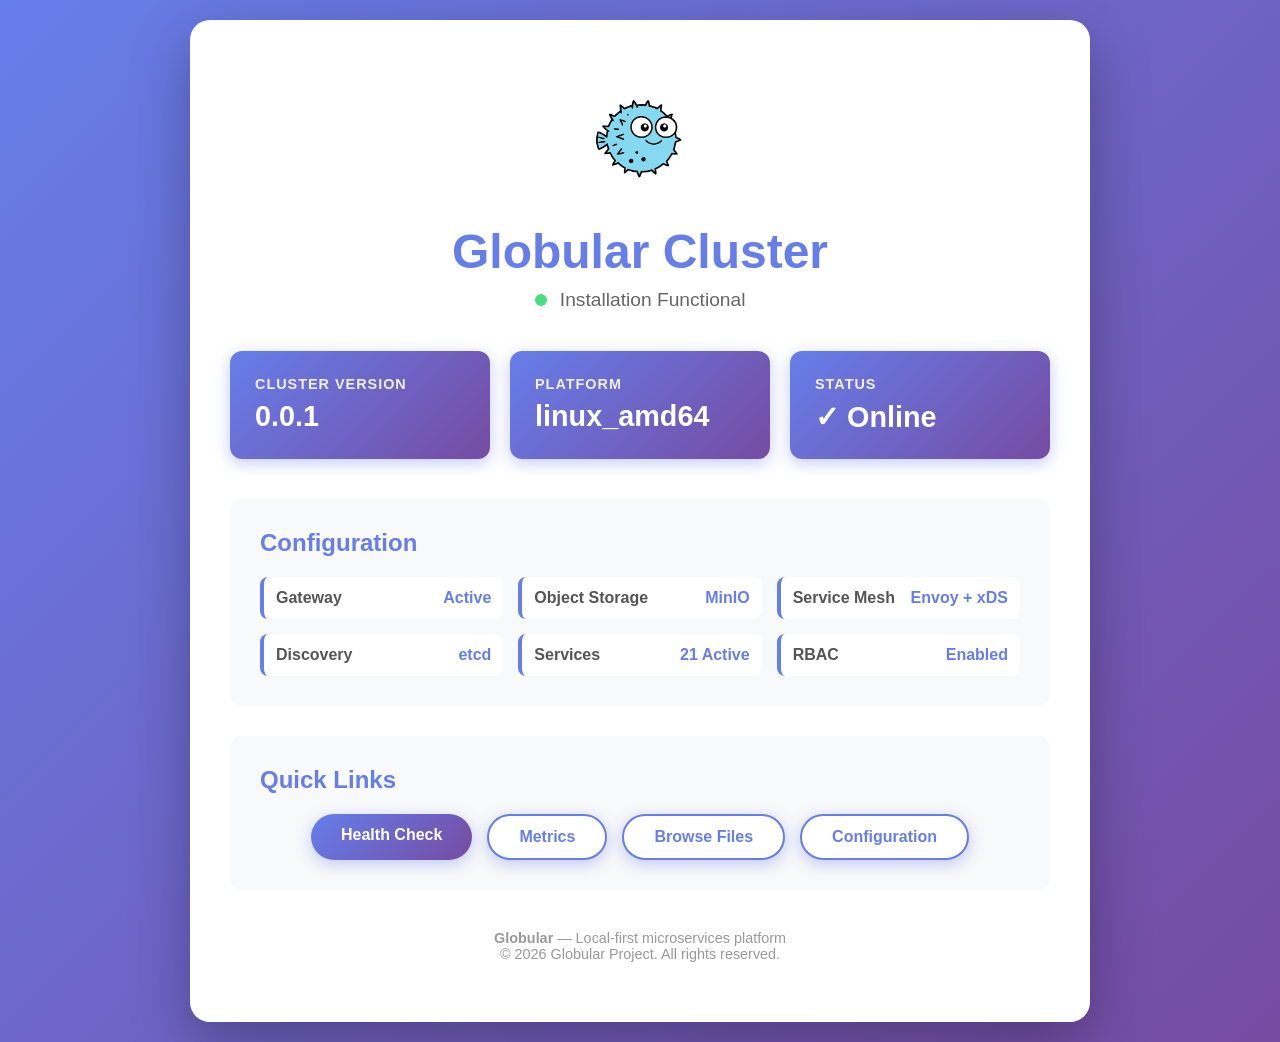
==== internal/assets/webroot/index.html @ aeb29b94 "Fix template variable expansion in systemd units from packages This commit fixes the critical issue " ====
<!doctype html>
<html lang="en">
<head>
  <meta charset="utf-8" />
  <meta name="viewport" content="width=device-width, initial-scale=1" />
  <title>Globular • Cluster Status</title>
  <meta name="description" content="Globular Cluster Status Page" />
  <style>
    * { margin: 0; padding: 0; box-sizing: border-box; }
    body {
      font-family: -apple-system, BlinkMacSystemFont, 'Segoe UI', Roboto, Oxygen, Ubuntu, Cantarell, sans-serif;
      background: linear-gradient(135deg, #667eea 0%, #764ba2 100%);
      color: #333;
      min-height: 100vh;
      display: flex;
      align-items: center;
      justify-content: center;
      padding: 20px;
    }
    .container {
      background: white;
      border-radius: 20px;
      box-shadow: 0 20px 60px rgba(0,0,0,0.3);
      max-width: 900px;
      width: 100%;
      padding: 60px 40px;
    }
    header {
      text-align: center;
      margin-bottom: 40px;
    }
    .logo {
      width: 120px;
      height: 120px;
      margin-bottom: 20px;
      animation: float 3s ease-in-out infinite;
    }
    @keyframes float {
      0%, 100% { transform: translateY(0px); }
      50% { transform: translateY(-10px); }
    }
    h1 {
      font-size: 3em;
      color: #667eea;
      margin-bottom: 10px;
      font-weight: 700;
    }
    .tagline {
      font-size: 1.2em;
      color: #666;
      margin-bottom: 40px;
    }
    .status-grid {
      display: grid;
      grid-template-columns: repeat(auto-fit, minmax(250px, 1fr));
      gap: 20px;
      margin-bottom: 40px;
    }
    .status-card {
      background: linear-gradient(135deg, #667eea 0%, #764ba2 100%);
      color: white;
      padding: 25px;
      border-radius: 12px;
      box-shadow: 0 4px 15px rgba(102, 126, 234, 0.4);
    }
    .status-card h3 {
      font-size: 0.9em;
      opacity: 0.9;
      margin-bottom: 8px;
      text-transform: uppercase;
      letter-spacing: 1px;
    }
    .status-card .value {
      font-size: 1.8em;
      font-weight: 700;
    }
    .info-section {
      background: #f8f9fa;
      padding: 30px;
      border-radius: 12px;
      margin-bottom: 30px;
    }
    .info-section h2 {
      color: #667eea;
      margin-bottom: 20px;
      font-size: 1.5em;
    }
    .info-grid {
      display: grid;
      grid-template-columns: repeat(auto-fit, minmax(200px, 1fr));
      gap: 15px;
    }
    .info-item {
      display: flex;
      justify-content: space-between;
      padding: 12px;
      background: white;
      border-radius: 8px;
      border-left: 4px solid #667eea;
    }
    .info-item .label {
      font-weight: 600;
      color: #555;
    }
    .info-item .value {
      color: #667eea;
      font-weight: 700;
    }
    .links {
      display: flex;
      flex-wrap: wrap;
      gap: 15px;
      justify-content: center;
    }
    .btn {
      display: inline-block;
      padding: 12px 30px;
      background: linear-gradient(135deg, #667eea 0%, #764ba2 100%);
      color: white;
      text-decoration: none;
      border-radius: 25px;
      font-weight: 600;
      transition: transform 0.2s, box-shadow 0.2s;
      box-shadow: 0 4px 15px rgba(102, 126, 234, 0.4);
    }
    .btn:hover {
      transform: translateY(-2px);
      box-shadow: 0 6px 20px rgba(102, 126, 234, 0.6);
    }
    .btn.secondary {
      background: white;
      color: #667eea;
      border: 2px solid #667eea;
    }
    footer {
      text-align: center;
      margin-top: 40px;
      color: #999;
      font-size: 0.9em;
    }
    .status-indicator {
      display: inline-block;
      width: 12px;
      height: 12px;
      border-radius: 50%;
      background: #4ade80;
      margin-right: 8px;
      animation: pulse 2s ease-in-out infinite;
    }
    @keyframes pulse {
      0%, 100% { opacity: 1; }
      50% { opacity: 0.5; }
    }
    @media (max-width: 768px) {
      .container { padding: 40px 20px; }
      h1 { font-size: 2em; }
      .status-grid { grid-template-columns: 1fr; }
    }
  </style>
</head>
<body>
  <div class="container">
    <header>
      <img class="logo" src="logo.png" alt="Globular Logo" />
      <h1>Globular Cluster</h1>
      <p class="tagline">
        <span class="status-indicator"></span>
        Installation Functional
      </p>
    </header>

    <div class="status-grid">
      <div class="status-card">
        <h3>Cluster Version</h3>
        <div class="value" id="version">0.0.1</div>
      </div>
      <div class="status-card">
        <h3>Platform</h3>
        <div class="value" id="platform">linux_amd64</div>
      </div>
      <div class="status-card">
        <h3>Status</h3>
        <div class="value">✓ Online</div>
      </div>
    </div>

    <div class="info-section">
      <h2>Configuration</h2>
      <div class="info-grid">
        <div class="info-item">
          <span class="label">Gateway</span>
          <span class="value">Active</span>
        </div>
        <div class="info-item">
          <span class="label">Object Storage</span>
          <span class="value">MinIO</span>
        </div>
        <div class="info-item">
          <span class="label">Service Mesh</span>
          <span class="value">Envoy + xDS</span>
        </div>
        <div class="info-item">
          <span class="label">Discovery</span>
          <span class="value">etcd</span>
        </div>
        <div class="info-item">
          <span class="label">Services</span>
          <span class="value">21 Active</span>
        </div>
        <div class="info-item">
          <span class="label">RBAC</span>
          <span class="value">Enabled</span>
        </div>
      </div>
    </div>

    <div class="info-section">
      <h2>Quick Links</h2>
      <div class="links">
        <a href="/healthz" class="btn">Health Check</a>
        <a href="/metrics" class="btn secondary">Metrics</a>
        <a href="/serve/" class="btn secondary">Browse Files</a>
        <a href="/config/get" class="btn secondary">Configuration</a>
      </div>
    </div>

    <footer>
      <p><strong>Globular</strong> — Local-first microservices platform</p>
      <p>© <span id="year"></span> Globular Project. All rights reserved.</p>
    </footer>
  </div>

  <script>
    // Set current year
    document.getElementById('year').textContent = new Date().getFullYear();

    // Fetch version and platform info from cluster if available
    fetch('/healthz')
      .then(response => response.json())
      .then(data => {
        if (data.version) {
          document.getElementById('version').textContent = data.version;
        }
        if (data.platform) {
          document.getElementById('platform').textContent = data.platform;
        }
      })
      .catch(() => {
        // Silently fail if healthz endpoint is not available
        console.log('Health check endpoint not available');
      });
  </script>
</body>
</html>
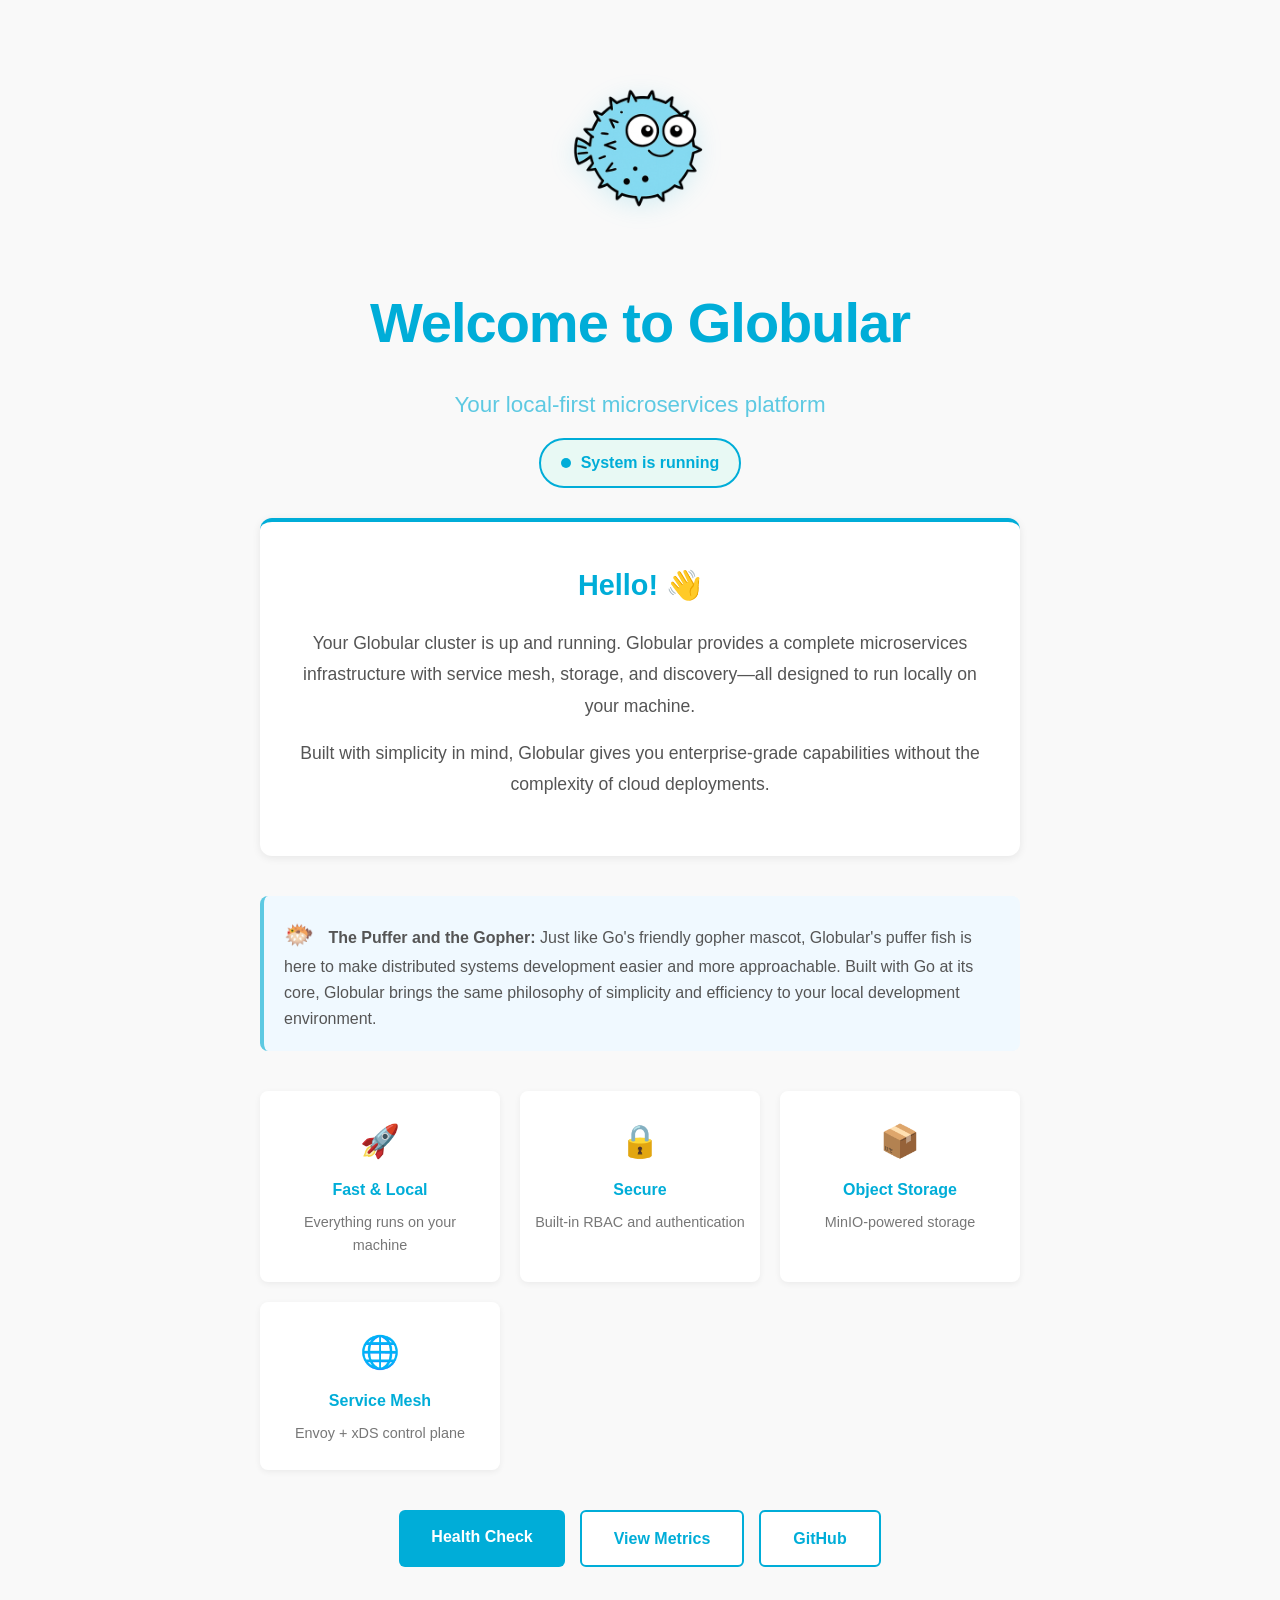
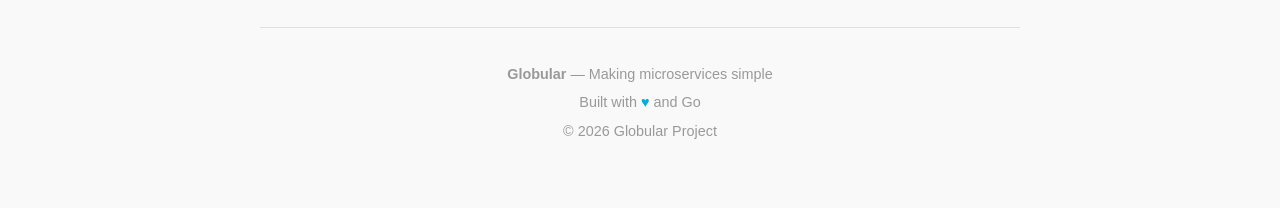
==== commit 80a3fb8d: "fix day0 installation" ====
--- a/internal/assets/webroot/index.html
+++ b/internal/assets/webroot/index.html
@@ -3,252 +3,304 @@
 <head>
   <meta charset="utf-8" />
   <meta name="viewport" content="width=device-width, initial-scale=1" />
-  <title>Globular • Cluster Status</title>
-  <meta name="description" content="Globular Cluster Status Page" />
+  <title>Welcome to Globular</title>
+  <meta name="description" content="Globular - Local-first microservices platform" />
   <style>
-    * { margin: 0; padding: 0; box-sizing: border-box; }
+    * {
+      margin: 0;
+      padding: 0;
+      box-sizing: border-box;
+    }
+
     body {
-      font-family: -apple-system, BlinkMacSystemFont, 'Segoe UI', Roboto, Oxygen, Ubuntu, Cantarell, sans-serif;
-      background: linear-gradient(135deg, #667eea 0%, #764ba2 100%);
+      font-family: -apple-system, BlinkMacSystemFont, 'Segoe UI', 'Roboto', 'Helvetica Neue', Arial, sans-serif;
+      background: #f9f9f9;
       color: #333;
-      min-height: 100vh;
-      display: flex;
+      line-height: 1.6;
+    }
+
+    .container {
+      max-width: 800px;
+      margin: 0 auto;
+      padding: 60px 20px;
+      text-align: center;
+    }
+
+    .logo-wrapper {
+      margin-bottom: 30px;
+    }
+
+    .logo {
+      width: 180px;
+      height: 180px;
+      animation: gentle-float 6s ease-in-out infinite;
+      filter: drop-shadow(0 4px 12px rgba(0, 173, 216, 0.15));
+    }
+
+    @keyframes gentle-float {
+      0%, 100% { transform: translateY(0px); }
+      50% { transform: translateY(-12px); }
+    }
+
+    h1 {
+      font-size: 3.5em;
+      font-weight: 700;
+      color: #00ADD8;
+      margin-bottom: 20px;
+      letter-spacing: -1px;
+    }
+
+    .subtitle {
+      font-size: 1.4em;
+      color: #5DC9E2;
+      margin-bottom: 15px;
+      font-weight: 500;
+    }
+
+    .tagline {
+      font-size: 1.1em;
+      color: #666;
+      margin-bottom: 50px;
+      max-width: 600px;
+      margin-left: auto;
+      margin-right: auto;
+    }
+
+    .welcome-card {
+      background: white;
+      border-radius: 12px;
+      padding: 40px;
+      box-shadow: 0 2px 8px rgba(0, 0, 0, 0.08);
+      margin-bottom: 40px;
+      border-top: 4px solid #00ADD8;
+    }
+
+    .welcome-card h2 {
+      color: #00ADD8;
+      font-size: 1.8em;
+      margin-bottom: 20px;
+    }
+
+    .welcome-card p {
+      color: #555;
+      font-size: 1.1em;
+      line-height: 1.8;
+      margin-bottom: 15px;
+    }
+
+    .status-badge {
+      display: inline-flex;
       align-items: center;
-      justify-content: center;
+      background: #E8F9F4;
+      color: #00ADD8;
+      padding: 10px 20px;
+      border-radius: 25px;
+      font-weight: 600;
+      margin-bottom: 30px;
+      border: 2px solid #00ADD8;
+    }
+
+    .status-dot {
+      width: 10px;
+      height: 10px;
+      background: #00ADD8;
+      border-radius: 50%;
+      margin-right: 10px;
+      animation: pulse 2s ease-in-out infinite;
+    }
+
+    @keyframes pulse {
+      0%, 100% { opacity: 1; transform: scale(1); }
+      50% { opacity: 0.6; transform: scale(1.1); }
+    }
+
+    .features {
+      display: grid;
+      grid-template-columns: repeat(auto-fit, minmax(180px, 1fr));
+      gap: 20px;
+      margin: 40px 0;
+    }
+
+    .feature {
+      background: white;
+      padding: 25px 15px;
+      border-radius: 8px;
+      box-shadow: 0 2px 6px rgba(0, 0, 0, 0.06);
+      transition: transform 0.2s, box-shadow 0.2s;
+    }
+
+    .feature:hover {
+      transform: translateY(-4px);
+      box-shadow: 0 4px 12px rgba(0, 173, 216, 0.15);
+    }
+
+    .feature-icon {
+      font-size: 2em;
+      margin-bottom: 10px;
+    }
+
+    .feature h3 {
+      color: #00ADD8;
+      font-size: 1em;
+      margin-bottom: 8px;
+    }
+
+    .feature p {
+      color: #777;
+      font-size: 0.9em;
+    }
+
+    .puffer-note {
+      background: #F0F9FF;
+      border-left: 4px solid #5DC9E2;
       padding: 20px;
-    }
-    .container {
-      background: white;
-      border-radius: 20px;
-      box-shadow: 0 20px 60px rgba(0,0,0,0.3);
-      max-width: 900px;
-      width: 100%;
-      padding: 60px 40px;
-    }
-    header {
-      text-align: center;
-      margin-bottom: 40px;
-    }
-    .logo {
-      width: 120px;
-      height: 120px;
-      margin-bottom: 20px;
-      animation: float 3s ease-in-out infinite;
-    }
-    @keyframes float {
-      0%, 100% { transform: translateY(0px); }
-      50% { transform: translateY(-10px); }
-    }
-    h1 {
-      font-size: 3em;
-      color: #667eea;
-      margin-bottom: 10px;
-      font-weight: 700;
-    }
-    .tagline {
-      font-size: 1.2em;
-      color: #666;
-      margin-bottom: 40px;
-    }
-    .status-grid {
-      display: grid;
-      grid-template-columns: repeat(auto-fit, minmax(250px, 1fr));
-      gap: 20px;
-      margin-bottom: 40px;
-    }
-    .status-card {
-      background: linear-gradient(135deg, #667eea 0%, #764ba2 100%);
-      color: white;
-      padding: 25px;
-      border-radius: 12px;
-      box-shadow: 0 4px 15px rgba(102, 126, 234, 0.4);
-    }
-    .status-card h3 {
-      font-size: 0.9em;
-      opacity: 0.9;
-      margin-bottom: 8px;
-      text-transform: uppercase;
-      letter-spacing: 1px;
-    }
-    .status-card .value {
-      font-size: 1.8em;
-      font-weight: 700;
-    }
-    .info-section {
-      background: #f8f9fa;
-      padding: 30px;
-      border-radius: 12px;
-      margin-bottom: 30px;
-    }
-    .info-section h2 {
-      color: #667eea;
-      margin-bottom: 20px;
+      border-radius: 8px;
+      margin: 30px 0;
+      text-align: left;
+    }
+
+    .puffer-note p {
+      color: #555;
+      margin: 0;
+      font-size: 1em;
+    }
+
+    .puffer-emoji {
       font-size: 1.5em;
-    }
-    .info-grid {
-      display: grid;
-      grid-template-columns: repeat(auto-fit, minmax(200px, 1fr));
-      gap: 15px;
-    }
-    .info-item {
-      display: flex;
-      justify-content: space-between;
-      padding: 12px;
-      background: white;
-      border-radius: 8px;
-      border-left: 4px solid #667eea;
-    }
-    .info-item .label {
-      font-weight: 600;
-      color: #555;
-    }
-    .info-item .value {
-      color: #667eea;
-      font-weight: 700;
-    }
+      margin-right: 10px;
+    }
+
     .links {
       display: flex;
       flex-wrap: wrap;
       gap: 15px;
       justify-content: center;
-    }
+      margin-top: 40px;
+    }
+
     .btn {
       display: inline-block;
-      padding: 12px 30px;
-      background: linear-gradient(135deg, #667eea 0%, #764ba2 100%);
+      padding: 14px 32px;
+      background: #00ADD8;
       color: white;
       text-decoration: none;
-      border-radius: 25px;
+      border-radius: 6px;
       font-weight: 600;
-      transition: transform 0.2s, box-shadow 0.2s;
-      box-shadow: 0 4px 15px rgba(102, 126, 234, 0.4);
-    }
+      transition: background 0.2s, transform 0.2s;
+      font-size: 1em;
+    }
+
     .btn:hover {
+      background: #009DC4;
       transform: translateY(-2px);
-      box-shadow: 0 6px 20px rgba(102, 126, 234, 0.6);
-    }
+    }
+
     .btn.secondary {
       background: white;
-      color: #667eea;
-      border: 2px solid #667eea;
-    }
+      color: #00ADD8;
+      border: 2px solid #00ADD8;
+    }
+
+    .btn.secondary:hover {
+      background: #E8F9F4;
+      transform: translateY(-2px);
+    }
+
     footer {
-      text-align: center;
-      margin-top: 40px;
+      margin-top: 60px;
+      padding-top: 30px;
+      border-top: 1px solid #e0e0e0;
       color: #999;
       font-size: 0.9em;
     }
-    .status-indicator {
-      display: inline-block;
-      width: 12px;
-      height: 12px;
-      border-radius: 50%;
-      background: #4ade80;
-      margin-right: 8px;
-      animation: pulse 2s ease-in-out infinite;
-    }
-    @keyframes pulse {
-      0%, 100% { opacity: 1; }
-      50% { opacity: 0.5; }
-    }
+
+    footer p {
+      margin: 5px 0;
+    }
+
     @media (max-width: 768px) {
-      .container { padding: 40px 20px; }
-      h1 { font-size: 2em; }
-      .status-grid { grid-template-columns: 1fr; }
+      h1 { font-size: 2.5em; }
+      .subtitle { font-size: 1.2em; }
+      .welcome-card { padding: 25px; }
+      .features { grid-template-columns: 1fr; }
     }
   </style>
 </head>
 <body>
   <div class="container">
-    <header>
-      <img class="logo" src="logo.png" alt="Globular Logo" />
-      <h1>Globular Cluster</h1>
-      <p class="tagline">
-        <span class="status-indicator"></span>
-        Installation Functional
+    <div class="logo-wrapper">
+      <img class="logo" src="logo.png" alt="Globular - The Puffer" />
+    </div>
+
+    <h1>Welcome to Globular</h1>
+    <p class="subtitle">Your local-first microservices platform</p>
+
+    <div class="status-badge">
+      <span class="status-dot"></span>
+      System is running
+    </div>
+
+    <div class="welcome-card">
+      <h2>Hello! 👋</h2>
+      <p>
+        Your Globular cluster is up and running. Globular provides a complete
+        microservices infrastructure with service mesh, storage, and discovery—all
+        designed to run locally on your machine.
       </p>
-    </header>
-
-    <div class="status-grid">
-      <div class="status-card">
-        <h3>Cluster Version</h3>
-        <div class="value" id="version">0.0.1</div>
+      <p>
+        Built with simplicity in mind, Globular gives you enterprise-grade
+        capabilities without the complexity of cloud deployments.
+      </p>
+    </div>
+
+    <div class="puffer-note">
+      <p>
+        <span class="puffer-emoji">🐡</span>
+        <strong>The Puffer and the Gopher:</strong> Just like Go's friendly gopher mascot,
+        Globular's puffer fish is here to make distributed systems development easier and more approachable.
+        Built with Go at its core, Globular brings the same philosophy of simplicity and efficiency
+        to your local development environment.
+      </p>
+    </div>
+
+    <div class="features">
+      <div class="feature">
+        <div class="feature-icon">🚀</div>
+        <h3>Fast & Local</h3>
+        <p>Everything runs on your machine</p>
       </div>
-      <div class="status-card">
-        <h3>Platform</h3>
-        <div class="value" id="platform">linux_amd64</div>
+      <div class="feature">
+        <div class="feature-icon">🔒</div>
+        <h3>Secure</h3>
+        <p>Built-in RBAC and authentication</p>
       </div>
-      <div class="status-card">
-        <h3>Status</h3>
-        <div class="value">✓ Online</div>
+      <div class="feature">
+        <div class="feature-icon">📦</div>
+        <h3>Object Storage</h3>
+        <p>MinIO-powered storage</p>
       </div>
-    </div>
-
-    <div class="info-section">
-      <h2>Configuration</h2>
-      <div class="info-grid">
-        <div class="info-item">
-          <span class="label">Gateway</span>
-          <span class="value">Active</span>
-        </div>
-        <div class="info-item">
-          <span class="label">Object Storage</span>
-          <span class="value">MinIO</span>
-        </div>
-        <div class="info-item">
-          <span class="label">Service Mesh</span>
-          <span class="value">Envoy + xDS</span>
-        </div>
-        <div class="info-item">
-          <span class="label">Discovery</span>
-          <span class="value">etcd</span>
-        </div>
-        <div class="info-item">
-          <span class="label">Services</span>
-          <span class="value">21 Active</span>
-        </div>
-        <div class="info-item">
-          <span class="label">RBAC</span>
-          <span class="value">Enabled</span>
-        </div>
+      <div class="feature">
+        <div class="feature-icon">🌐</div>
+        <h3>Service Mesh</h3>
+        <p>Envoy + xDS control plane</p>
       </div>
     </div>
 
-    <div class="info-section">
-      <h2>Quick Links</h2>
-      <div class="links">
-        <a href="/healthz" class="btn">Health Check</a>
-        <a href="/metrics" class="btn secondary">Metrics</a>
-        <a href="/serve/" class="btn secondary">Browse Files</a>
-        <a href="/config/get" class="btn secondary">Configuration</a>
-      </div>
+    <div class="links">
+      <a href="/healthz" class="btn">Health Check</a>
+      <a href="/metrics" class="btn secondary">View Metrics</a>
+      <a href="https://github.com/globulario" class="btn secondary" target="_blank">GitHub</a>
     </div>
 
     <footer>
-      <p><strong>Globular</strong> — Local-first microservices platform</p>
-      <p>© <span id="year"></span> Globular Project. All rights reserved.</p>
+      <p><strong>Globular</strong> — Making microservices simple</p>
+      <p>Built with <span style="color: #00ADD8;">♥</span> and Go</p>
+      <p>&copy; <span id="year"></span> Globular Project</p>
     </footer>
   </div>
 
   <script>
-    // Set current year
     document.getElementById('year').textContent = new Date().getFullYear();
-
-    // Fetch version and platform info from cluster if available
-    fetch('/healthz')
-      .then(response => response.json())
-      .then(data => {
-        if (data.version) {
-          document.getElementById('version').textContent = data.version;
-        }
-        if (data.platform) {
-          document.getElementById('platform').textContent = data.platform;
-        }
-      })
-      .catch(() => {
-        // Silently fail if healthz endpoint is not available
-        console.log('Health check endpoint not available');
-      });
   </script>
 </body>
 </html>
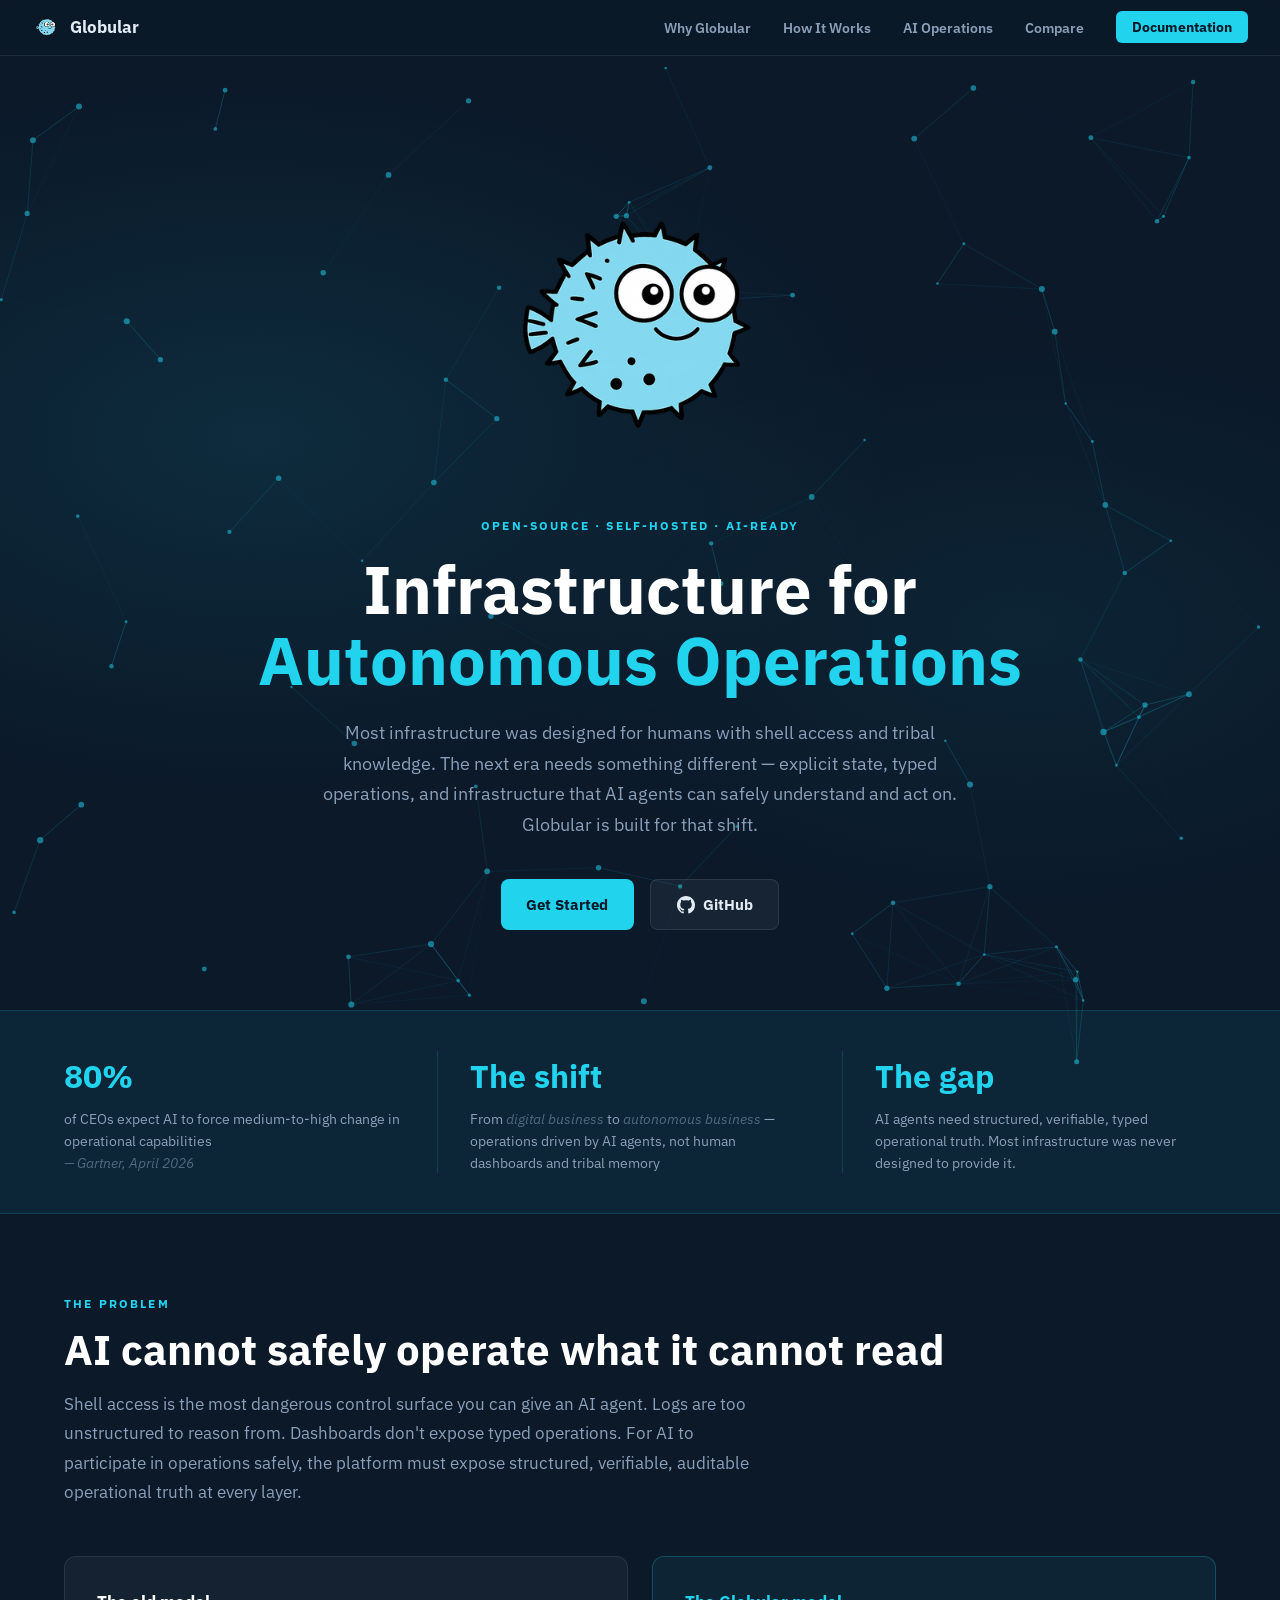
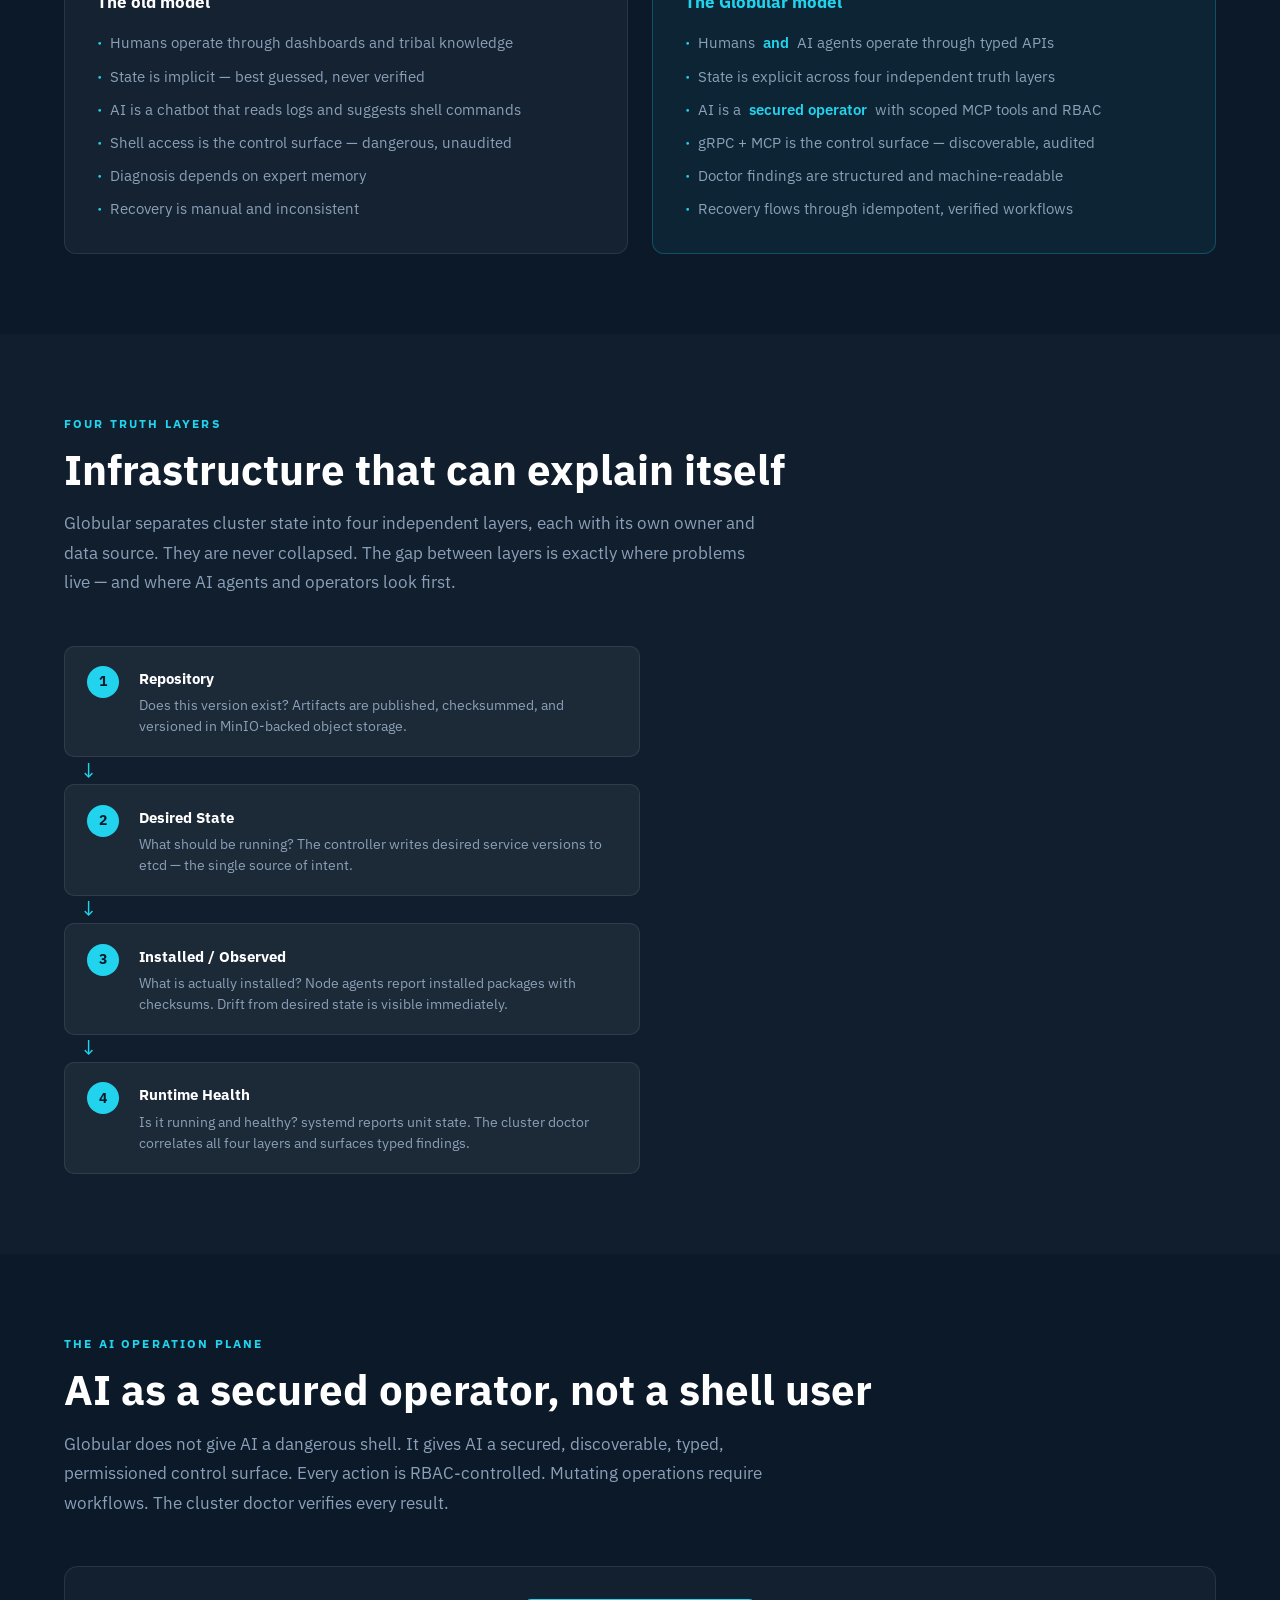
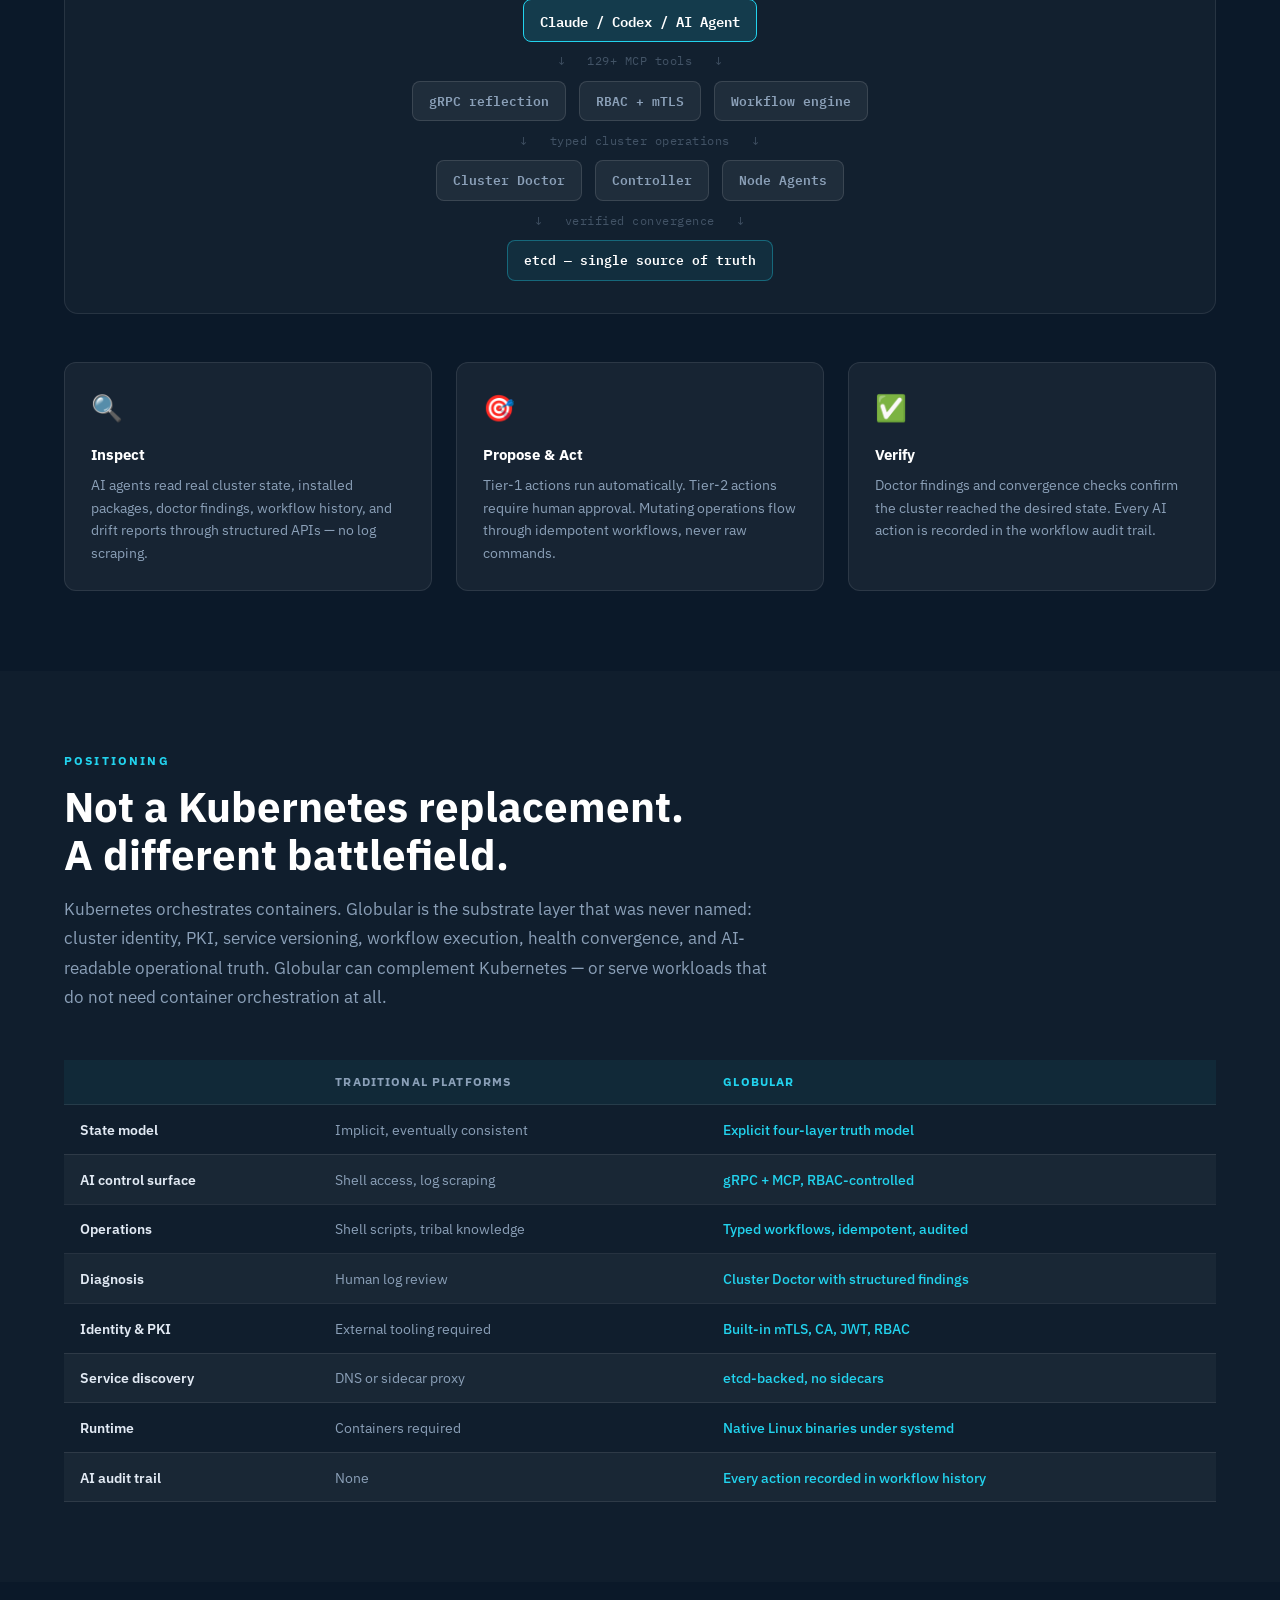
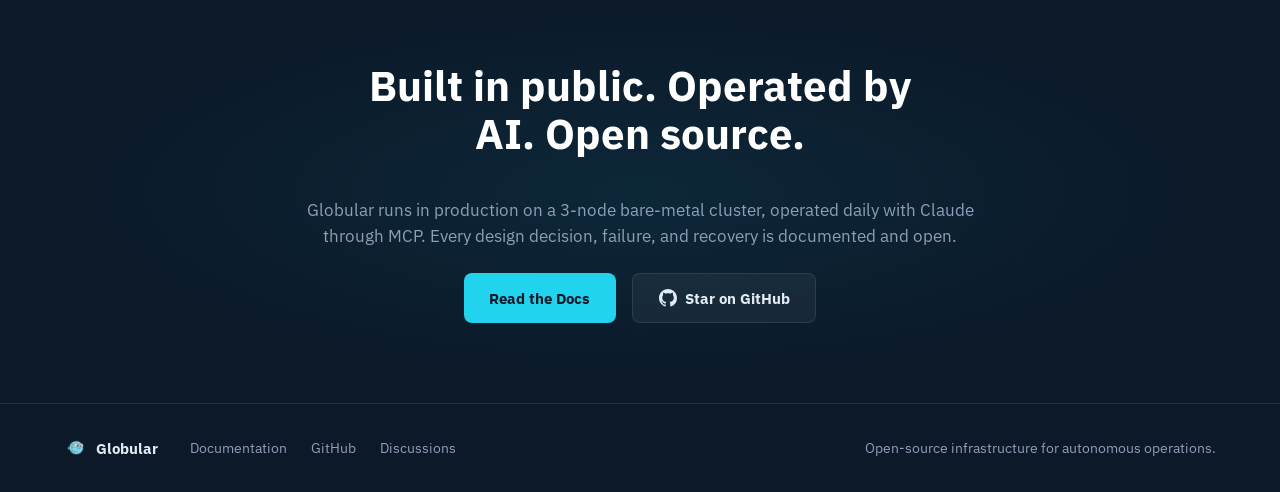
==== commit 7137a392: "WIP: spec-catalog refactor snapshot Snapshot of in-progress work migrating away from per-service int" ====
--- a/internal/assets/webroot/index.html
+++ b/internal/assets/webroot/index.html
@@ -1,306 +1,320 @@
 <!doctype html>
 <html lang="en">
 <head>
-  <meta charset="utf-8" />
-  <meta name="viewport" content="width=device-width, initial-scale=1" />
-  <title>Welcome to Globular</title>
-  <meta name="description" content="Globular - Local-first microservices platform" />
-  <style>
-    * {
-      margin: 0;
-      padding: 0;
-      box-sizing: border-box;
-    }
-
-    body {
-      font-family: -apple-system, BlinkMacSystemFont, 'Segoe UI', 'Roboto', 'Helvetica Neue', Arial, sans-serif;
-      background: #f9f9f9;
-      color: #333;
-      line-height: 1.6;
-    }
-
-    .container {
-      max-width: 800px;
-      margin: 0 auto;
-      padding: 60px 20px;
-      text-align: center;
-    }
-
-    .logo-wrapper {
-      margin-bottom: 30px;
-    }
-
-    .logo {
-      width: 180px;
-      height: 180px;
-      animation: gentle-float 6s ease-in-out infinite;
-      filter: drop-shadow(0 4px 12px rgba(0, 173, 216, 0.15));
-    }
-
-    @keyframes gentle-float {
-      0%, 100% { transform: translateY(0px); }
-      50% { transform: translateY(-12px); }
-    }
-
-    h1 {
-      font-size: 3.5em;
-      font-weight: 700;
-      color: #00ADD8;
-      margin-bottom: 20px;
-      letter-spacing: -1px;
-    }
-
-    .subtitle {
-      font-size: 1.4em;
-      color: #5DC9E2;
-      margin-bottom: 15px;
-      font-weight: 500;
-    }
-
-    .tagline {
-      font-size: 1.1em;
-      color: #666;
-      margin-bottom: 50px;
-      max-width: 600px;
-      margin-left: auto;
-      margin-right: auto;
-    }
-
-    .welcome-card {
-      background: white;
-      border-radius: 12px;
-      padding: 40px;
-      box-shadow: 0 2px 8px rgba(0, 0, 0, 0.08);
-      margin-bottom: 40px;
-      border-top: 4px solid #00ADD8;
-    }
-
-    .welcome-card h2 {
-      color: #00ADD8;
-      font-size: 1.8em;
-      margin-bottom: 20px;
-    }
-
-    .welcome-card p {
-      color: #555;
-      font-size: 1.1em;
-      line-height: 1.8;
-      margin-bottom: 15px;
-    }
-
-    .status-badge {
-      display: inline-flex;
-      align-items: center;
-      background: #E8F9F4;
-      color: #00ADD8;
-      padding: 10px 20px;
-      border-radius: 25px;
-      font-weight: 600;
-      margin-bottom: 30px;
-      border: 2px solid #00ADD8;
-    }
-
-    .status-dot {
-      width: 10px;
-      height: 10px;
-      background: #00ADD8;
-      border-radius: 50%;
-      margin-right: 10px;
-      animation: pulse 2s ease-in-out infinite;
-    }
-
-    @keyframes pulse {
-      0%, 100% { opacity: 1; transform: scale(1); }
-      50% { opacity: 0.6; transform: scale(1.1); }
-    }
-
-    .features {
-      display: grid;
-      grid-template-columns: repeat(auto-fit, minmax(180px, 1fr));
-      gap: 20px;
-      margin: 40px 0;
-    }
-
-    .feature {
-      background: white;
-      padding: 25px 15px;
-      border-radius: 8px;
-      box-shadow: 0 2px 6px rgba(0, 0, 0, 0.06);
-      transition: transform 0.2s, box-shadow 0.2s;
-    }
-
-    .feature:hover {
-      transform: translateY(-4px);
-      box-shadow: 0 4px 12px rgba(0, 173, 216, 0.15);
-    }
-
-    .feature-icon {
-      font-size: 2em;
-      margin-bottom: 10px;
-    }
-
-    .feature h3 {
-      color: #00ADD8;
-      font-size: 1em;
-      margin-bottom: 8px;
-    }
-
-    .feature p {
-      color: #777;
-      font-size: 0.9em;
-    }
-
-    .puffer-note {
-      background: #F0F9FF;
-      border-left: 4px solid #5DC9E2;
-      padding: 20px;
-      border-radius: 8px;
-      margin: 30px 0;
-      text-align: left;
-    }
-
-    .puffer-note p {
-      color: #555;
-      margin: 0;
-      font-size: 1em;
-    }
-
-    .puffer-emoji {
-      font-size: 1.5em;
-      margin-right: 10px;
-    }
-
-    .links {
-      display: flex;
-      flex-wrap: wrap;
-      gap: 15px;
-      justify-content: center;
-      margin-top: 40px;
-    }
-
-    .btn {
-      display: inline-block;
-      padding: 14px 32px;
-      background: #00ADD8;
-      color: white;
-      text-decoration: none;
-      border-radius: 6px;
-      font-weight: 600;
-      transition: background 0.2s, transform 0.2s;
-      font-size: 1em;
-    }
-
-    .btn:hover {
-      background: #009DC4;
-      transform: translateY(-2px);
-    }
-
-    .btn.secondary {
-      background: white;
-      color: #00ADD8;
-      border: 2px solid #00ADD8;
-    }
-
-    .btn.secondary:hover {
-      background: #E8F9F4;
-      transform: translateY(-2px);
-    }
-
-    footer {
-      margin-top: 60px;
-      padding-top: 30px;
-      border-top: 1px solid #e0e0e0;
-      color: #999;
-      font-size: 0.9em;
-    }
-
-    footer p {
-      margin: 5px 0;
-    }
-
-    @media (max-width: 768px) {
-      h1 { font-size: 2.5em; }
-      .subtitle { font-size: 1.2em; }
-      .welcome-card { padding: 25px; }
-      .features { grid-template-columns: 1fr; }
-    }
-  </style>
+  <meta charset="utf-8">
+  <meta name="viewport" content="width=device-width, initial-scale=1">
+  <title>Globular — Infrastructure for Autonomous Operations</title>
+  <meta name="description" content="Open-source infrastructure built for AI-operated clusters. Explicit state, typed operations, workflow-driven remediation, and MCP tools so humans and AI agents can understand and operate distributed systems safely.">
+  <link rel="icon" type="image/png" href="logo.png">
+  <link rel="preconnect" href="https://fonts.googleapis.com">
+  <link rel="stylesheet" href="https://fonts.googleapis.com/css2?family=IBM+Plex+Sans:ital,wght@0,400;0,600;0,700;1,400&family=IBM+Plex+Mono:wght@400;600&display=swap">
+  <link rel="stylesheet" href="style.css">
 </head>
 <body>
-  <div class="container">
-    <div class="logo-wrapper">
-      <img class="logo" src="logo.png" alt="Globular - The Puffer" />
-    </div>
-
-    <h1>Welcome to Globular</h1>
-    <p class="subtitle">Your local-first microservices platform</p>
-
-    <div class="status-badge">
-      <span class="status-dot"></span>
-      System is running
-    </div>
-
-    <div class="welcome-card">
-      <h2>Hello! 👋</h2>
+
+  <!-- Nav -->
+  <nav class="nav">
+    <a class="nav-brand" href="/">
+      <img src="logo.png" alt="Globular" class="nav-logo">
+      <span>Globular</span>
+    </a>
+    <ul class="nav-links">
+      <li><a href="#why">Why Globular</a></li>
+      <li><a href="#how">How It Works</a></li>
+      <li><a href="#ai">AI Operations</a></li>
+      <li><a href="#compare">Compare</a></li>
+      <li><a href="/docs/" class="nav-cta">Documentation</a></li>
+    </ul>
+  </nav>
+
+  <!-- Network canvas background -->
+  <canvas id="network-bg"></canvas>
+
+  <!-- Hero -->
+  <header class="hero">
+    <div class="hero-inner">
+      <img src="logo.png" alt="Globular" class="hero-logo">
+      <p class="eyebrow">Open-Source &middot; Self-Hosted &middot; AI-Ready</p>
+      <h1>Infrastructure for<br><em>Autonomous Operations</em></h1>
+      <p class="hero-copy">
+        Most infrastructure was designed for humans with shell access and tribal knowledge.
+        The next era needs something different — explicit state, typed operations, and
+        infrastructure that AI agents can safely understand and act on.
+        Globular is built for that shift.
+      </p>
+      <div class="hero-actions">
+        <a href="/docs/#/getting-started" class="btn-primary">Get Started</a>
+        <a href="https://github.com/globulario/services" class="btn-secondary">
+          <svg width="18" height="18" viewBox="0 0 24 24" fill="currentColor" aria-hidden="true"><path d="M12 0C5.37 0 0 5.37 0 12c0 5.31 3.435 9.795 8.205 11.385.6.105.825-.255.825-.57 0-.285-.015-1.23-.015-2.235-3.015.555-3.795-.735-4.035-1.41-.135-.345-.72-1.41-1.23-1.695-.42-.225-1.02-.78-.015-.795.945-.015 1.62.87 1.845 1.23 1.08 1.815 2.805 1.305 3.495.99.105-.78.42-1.305.765-1.605-2.67-.3-5.46-1.335-5.46-5.925 0-1.305.465-2.385 1.23-3.225-.12-.3-.54-1.53.12-3.18 0 0 1.005-.315 3.3 1.23.96-.27 1.98-.405 3-.405s2.04.135 3 .405c2.295-1.56 3.3-1.23 3.3-1.23.66 1.65.24 2.88.12 3.18.765.84 1.23 1.905 1.23 3.225 0 4.605-2.805 5.625-5.475 5.925.435.375.81 1.095.81 2.22 0 1.605-.015 2.895-.015 3.3 0 .315.225.69.825.57A12.02 12.02 0 0 0 24 12c0-6.63-5.37-12-12-12z"/></svg>
+          GitHub
+        </a>
+      </div>
+    </div>
+  </header>
+
+  <!-- Context strip -->
+  <section class="context-strip">
+    <div class="context-inner">
+      <div class="context-item">
+        <strong>80%</strong>
+        <span>of CEOs expect AI to force medium-to-high change in operational capabilities<br><em>— Gartner, April 2026</em></span>
+      </div>
+      <div class="context-divider"></div>
+      <div class="context-item">
+        <strong>The shift</strong>
+        <span>From <em>digital business</em> to <em>autonomous business</em> — operations driven by AI agents, not human dashboards and tribal memory</span>
+      </div>
+      <div class="context-divider"></div>
+      <div class="context-item">
+        <strong>The gap</strong>
+        <span>AI agents need structured, verifiable, typed operational truth. Most infrastructure was never designed to provide it.</span>
+      </div>
+    </div>
+  </section>
+
+  <!-- Why -->
+  <section class="section" id="why">
+    <div class="section-inner">
+      <p class="section-label">The Problem</p>
+      <h2>AI cannot safely operate what it cannot read</h2>
+      <p class="section-copy">
+        Shell access is the most dangerous control surface you can give an AI agent.
+        Logs are too unstructured to reason from. Dashboards don't expose typed operations.
+        For AI to participate in operations safely, the platform must expose structured,
+        verifiable, auditable operational truth at every layer.
+      </p>
+      <div class="two-col">
+        <div class="card card--muted">
+          <h3>The old model</h3>
+          <ul class="list-plain">
+            <li>Humans operate through dashboards and tribal knowledge</li>
+            <li>State is implicit — best guessed, never verified</li>
+            <li>AI is a chatbot that reads logs and suggests shell commands</li>
+            <li>Shell access is the control surface — dangerous, unaudited</li>
+            <li>Diagnosis depends on expert memory</li>
+            <li>Recovery is manual and inconsistent</li>
+          </ul>
+        </div>
+        <div class="card card--accent">
+          <h3>The Globular model</h3>
+          <ul class="list-plain">
+            <li>Humans <em>and</em> AI agents operate through typed APIs</li>
+            <li>State is explicit across four independent truth layers</li>
+            <li>AI is a <em>secured operator</em> with scoped MCP tools and RBAC</li>
+            <li>gRPC + MCP is the control surface — discoverable, audited</li>
+            <li>Doctor findings are structured and machine-readable</li>
+            <li>Recovery flows through idempotent, verified workflows</li>
+          </ul>
+        </div>
+      </div>
+    </div>
+  </section>
+
+  <!-- How It Works -->
+  <section class="section section--alt" id="how">
+    <div class="section-inner">
+      <p class="section-label">Four Truth Layers</p>
+      <h2>Infrastructure that can explain itself</h2>
+      <p class="section-copy">
+        Globular separates cluster state into four independent layers, each with its own owner
+        and data source. They are never collapsed. The gap between layers is exactly where
+        problems live — and where AI agents and operators look first.
+      </p>
+      <div class="layers">
+        <div class="layer">
+          <span class="layer-num">1</span>
+          <div>
+            <h4>Repository</h4>
+            <p>Does this version exist? Artifacts are published, checksummed, and versioned in MinIO-backed object storage.</p>
+          </div>
+        </div>
+        <div class="layer-arrow">↓</div>
+        <div class="layer">
+          <span class="layer-num">2</span>
+          <div>
+            <h4>Desired State</h4>
+            <p>What should be running? The controller writes desired service versions to etcd — the single source of intent.</p>
+          </div>
+        </div>
+        <div class="layer-arrow">↓</div>
+        <div class="layer">
+          <span class="layer-num">3</span>
+          <div>
+            <h4>Installed / Observed</h4>
+            <p>What is actually installed? Node agents report installed packages with checksums. Drift from desired state is visible immediately.</p>
+          </div>
+        </div>
+        <div class="layer-arrow">↓</div>
+        <div class="layer">
+          <span class="layer-num">4</span>
+          <div>
+            <h4>Runtime Health</h4>
+            <p>Is it running and healthy? systemd reports unit state. The cluster doctor correlates all four layers and surfaces typed findings.</p>
+          </div>
+        </div>
+      </div>
+    </div>
+  </section>
+
+  <!-- AI Operations -->
+  <section class="section" id="ai">
+    <div class="section-inner">
+      <p class="section-label">The AI Operation Plane</p>
+      <h2>AI as a secured operator, not a shell user</h2>
+      <p class="section-copy">
+        Globular does not give AI a dangerous shell. It gives AI a secured, discoverable, typed,
+        permissioned control surface. Every action is RBAC-controlled. Mutating operations
+        require workflows. The cluster doctor verifies every result.
+      </p>
+      <div class="plane-diagram">
+        <div class="plane-row plane-row--top">
+          <div class="plane-node plane-node--agent">Claude / Codex / AI Agent</div>
+        </div>
+        <div class="plane-connector">↓ &nbsp; 129+ MCP tools &nbsp; ↓</div>
+        <div class="plane-row">
+          <div class="plane-node">gRPC reflection</div>
+          <div class="plane-node">RBAC + mTLS</div>
+          <div class="plane-node">Workflow engine</div>
+        </div>
+        <div class="plane-connector">↓ &nbsp; typed cluster operations &nbsp; ↓</div>
+        <div class="plane-row">
+          <div class="plane-node">Cluster Doctor</div>
+          <div class="plane-node">Controller</div>
+          <div class="plane-node">Node Agents</div>
+        </div>
+        <div class="plane-connector">↓ &nbsp; verified convergence &nbsp; ↓</div>
+        <div class="plane-row plane-row--bottom">
+          <div class="plane-node plane-node--state">etcd — single source of truth</div>
+        </div>
+      </div>
+      <div class="three-col">
+        <div class="feature">
+          <span class="feature-icon">🔍</span>
+          <h4>Inspect</h4>
+          <p>AI agents read real cluster state, installed packages, doctor findings, workflow history, and drift reports through structured APIs — no log scraping.</p>
+        </div>
+        <div class="feature">
+          <span class="feature-icon">🎯</span>
+          <h4>Propose &amp; Act</h4>
+          <p>Tier-1 actions run automatically. Tier-2 actions require human approval. Mutating operations flow through idempotent workflows, never raw commands.</p>
+        </div>
+        <div class="feature">
+          <span class="feature-icon">✅</span>
+          <h4>Verify</h4>
+          <p>Doctor findings and convergence checks confirm the cluster reached the desired state. Every AI action is recorded in the workflow audit trail.</p>
+        </div>
+      </div>
+    </div>
+  </section>
+
+  <!-- Compare -->
+  <section class="section section--alt" id="compare">
+    <div class="section-inner">
+      <p class="section-label">Positioning</p>
+      <h2>Not a Kubernetes replacement.<br>A different battlefield.</h2>
+      <p class="section-copy">
+        Kubernetes orchestrates containers. Globular is the substrate layer that was never named:
+        cluster identity, PKI, service versioning, workflow execution, health convergence,
+        and AI-readable operational truth. Globular can complement Kubernetes — or serve
+        workloads that do not need container orchestration at all.
+      </p>
+      <div class="compare-table-wrap">
+        <table class="compare-table">
+          <thead>
+            <tr><th></th><th>Traditional platforms</th><th>Globular</th></tr>
+          </thead>
+          <tbody>
+            <tr><td>State model</td><td>Implicit, eventually consistent</td><td>Explicit four-layer truth model</td></tr>
+            <tr><td>AI control surface</td><td>Shell access, log scraping</td><td>gRPC + MCP, RBAC-controlled</td></tr>
+            <tr><td>Operations</td><td>Shell scripts, tribal knowledge</td><td>Typed workflows, idempotent, audited</td></tr>
+            <tr><td>Diagnosis</td><td>Human log review</td><td>Cluster Doctor with structured findings</td></tr>
+            <tr><td>Identity &amp; PKI</td><td>External tooling required</td><td>Built-in mTLS, CA, JWT, RBAC</td></tr>
+            <tr><td>Service discovery</td><td>DNS or sidecar proxy</td><td>etcd-backed, no sidecars</td></tr>
+            <tr><td>Runtime</td><td>Containers required</td><td>Native Linux binaries under systemd</td></tr>
+            <tr><td>AI audit trail</td><td>None</td><td>Every action recorded in workflow history</td></tr>
+          </tbody>
+        </table>
+      </div>
+    </div>
+  </section>
+
+  <!-- CTA -->
+  <section class="section cta-section">
+    <div class="section-inner cta-inner">
+      <h2>Built in public. Operated by AI. Open source.</h2>
       <p>
-        Your Globular cluster is up and running. Globular provides a complete
-        microservices infrastructure with service mesh, storage, and discovery—all
-        designed to run locally on your machine.
-      </p>
-      <p>
-        Built with simplicity in mind, Globular gives you enterprise-grade
-        capabilities without the complexity of cloud deployments.
-      </p>
-    </div>
-
-    <div class="puffer-note">
-      <p>
-        <span class="puffer-emoji">🐡</span>
-        <strong>The Puffer and the Gopher:</strong> Just like Go's friendly gopher mascot,
-        Globular's puffer fish is here to make distributed systems development easier and more approachable.
-        Built with Go at its core, Globular brings the same philosophy of simplicity and efficiency
-        to your local development environment.
-      </p>
-    </div>
-
-    <div class="features">
-      <div class="feature">
-        <div class="feature-icon">🚀</div>
-        <h3>Fast & Local</h3>
-        <p>Everything runs on your machine</p>
-      </div>
-      <div class="feature">
-        <div class="feature-icon">🔒</div>
-        <h3>Secure</h3>
-        <p>Built-in RBAC and authentication</p>
-      </div>
-      <div class="feature">
-        <div class="feature-icon">📦</div>
-        <h3>Object Storage</h3>
-        <p>MinIO-powered storage</p>
-      </div>
-      <div class="feature">
-        <div class="feature-icon">🌐</div>
-        <h3>Service Mesh</h3>
-        <p>Envoy + xDS control plane</p>
-      </div>
-    </div>
-
-    <div class="links">
-      <a href="/healthz" class="btn">Health Check</a>
-      <a href="/metrics" class="btn secondary">View Metrics</a>
-      <a href="https://github.com/globulario" class="btn secondary" target="_blank">GitHub</a>
-    </div>
-
-    <footer>
-      <p><strong>Globular</strong> — Making microservices simple</p>
-      <p>Built with <span style="color: #00ADD8;">♥</span> and Go</p>
-      <p>&copy; <span id="year"></span> Globular Project</p>
-    </footer>
-  </div>
+        Globular runs in production on a 3-node bare-metal cluster, operated daily with Claude
+        through MCP. Every design decision, failure, and recovery is documented and open.
+      </p>
+      <div class="hero-actions">
+        <a href="/docs/" class="btn-primary">Read the Docs</a>
+        <a href="https://github.com/globulario/services" class="btn-secondary">
+          <svg width="18" height="18" viewBox="0 0 24 24" fill="currentColor" aria-hidden="true"><path d="M12 0C5.37 0 0 5.37 0 12c0 5.31 3.435 9.795 8.205 11.385.6.105.825-.255.825-.57 0-.285-.015-1.23-.015-2.235-3.015.555-3.795-.735-4.035-1.41-.135-.345-.72-1.41-1.23-1.695-.42-.225-1.02-.78-.015-.795.945-.015 1.62.87 1.845 1.23 1.08 1.815 2.805 1.305 3.495.99.105-.78.42-1.305.765-1.605-2.67-.3-5.46-1.335-5.46-5.925 0-1.305.465-2.385 1.23-3.225-.12-.3-.54-1.53.12-3.18 0 0 1.005-.315 3.3 1.23.96-.27 1.98-.405 3-.405s2.04.135 3 .405c2.295-1.56 3.3-1.23 3.3-1.23.66 1.65.24 2.88.12 3.18.765.84 1.23 1.905 1.23 3.225 0 4.605-2.805 5.625-5.475 5.925.435.375.81 1.095.81 2.22 0 1.605-.015 2.895-.015 3.3 0 .315.225.69.825.57A12.02 12.02 0 0 0 24 12c0-6.63-5.37-12-12-12z"/></svg>
+          Star on GitHub
+        </a>
+      </div>
+    </div>
+  </section>
+
+  <!-- Footer -->
+  <footer class="footer">
+    <div class="footer-inner">
+      <div class="footer-brand">
+        <img src="logo.png" alt="" width="24" height="24">
+        <span>Globular</span>
+      </div>
+      <nav class="footer-nav">
+        <a href="/docs/">Documentation</a>
+        <a href="https://github.com/globulario/services">GitHub</a>
+        <a href="https://github.com/globulario/services/discussions">Discussions</a>
+      </nav>
+      <p class="footer-copy">Open-source infrastructure for autonomous operations.</p>
+    </div>
+  </footer>
 
   <script>
-    document.getElementById('year').textContent = new Date().getFullYear();
+  (function(){
+    var c=document.getElementById('network-bg'),ctx=c.getContext('2d');
+    var W,H,nodes=[],N=90,LINK=140,RAF;
+    function resize(){
+      W=c.width=window.innerWidth;
+      H=c.height=document.querySelector('.hero').offsetHeight+56;
+    }
+    function Node(){
+      this.x=Math.random()*W; this.y=Math.random()*H;
+      this.vx=(Math.random()-.5)*.35; this.vy=(Math.random()-.5)*.35;
+      this.r=Math.random()*2+1.2;
+    }
+    function init(){
+      resize(); nodes=[];
+      for(var i=0;i<N;i++) nodes.push(new Node());
+    }
+    function draw(){
+      ctx.clearRect(0,0,W,H);
+      for(var i=0;i<N;i++){
+        var a=nodes[i]; a.x+=a.vx; a.y+=a.vy;
+        if(a.x<0||a.x>W) a.vx*=-1;
+        if(a.y<0||a.y>H) a.vy*=-1;
+        for(var j=i+1;j<N;j++){
+          var b=nodes[j],dx=a.x-b.x,dy=a.y-b.y,d=Math.sqrt(dx*dx+dy*dy);
+          if(d<LINK){
+            var alpha=(1-d/LINK)*0.45;
+            ctx.beginPath();
+            ctx.strokeStyle='rgba(34,211,238,'+alpha+')';
+            ctx.lineWidth=.8;
+            ctx.moveTo(a.x,a.y); ctx.lineTo(b.x,b.y); ctx.stroke();
+          }
+        }
+        ctx.beginPath();
+        ctx.arc(a.x,a.y,a.r,0,Math.PI*2);
+        ctx.fillStyle='rgba(34,211,238,0.65)';
+        ctx.fill();
+      }
+      RAF=requestAnimationFrame(draw);
+    }
+    window.addEventListener('resize',function(){cancelAnimationFrame(RAF);init();draw();});
+    init(); draw();
+  })();
   </script>
 </body>
 </html>
--- a/internal/assets/webroot/style.css
+++ b/internal/assets/webroot/style.css
@@ -0,0 +1,277 @@
+/* ── Tokens ──────────────────────────────────────────────── */
+:root {
+  --bg:       #0b1929;
+  --bg2:      #0f2035;
+  --ink:      #e2eaf4;
+  --ink-muted:#8ba0b8;
+  --accent:   #22d3ee;
+  --accent-h: #06b6d4;
+  --panel:    rgba(255,255,255,0.05);
+  --border:   rgba(255,255,255,0.09);
+  --muted:    rgba(255,255,255,0.04);
+  --sans:     "IBM Plex Sans","Segoe UI",sans-serif;
+  --mono:     "IBM Plex Mono","SFMono-Regular",monospace;
+  --max:      72rem;
+}
+
+/* ── Reset ───────────────────────────────────────────────── */
+*,*::before,*::after{box-sizing:border-box;margin:0;padding:0;}
+html{scroll-behavior:smooth;}
+body{
+  font-family:var(--sans);
+  color:var(--ink);
+  background:var(--bg);
+  line-height:1.6;
+}
+img{display:block;max-width:100%;}
+a{color:var(--accent);text-decoration:none;}
+a:hover{color:var(--accent-h);}
+
+/* ── Nav ─────────────────────────────────────────────────── */
+.nav{
+  position:sticky;top:0;z-index:100;
+  display:flex;align-items:center;justify-content:space-between;
+  padding:0 2rem;height:3.5rem;
+  background:rgba(11,25,41,0.92);
+  backdrop-filter:blur(10px);
+  border-bottom:1px solid var(--border);
+}
+.nav-brand{
+  display:flex;align-items:center;gap:.6rem;
+  font-weight:700;font-size:1.05rem;color:var(--ink);
+}
+.nav-logo{width:1.8rem;height:1.8rem;}
+.nav-links{list-style:none;display:flex;align-items:center;gap:2rem;}
+.nav-links a{font-size:.9rem;font-weight:600;color:var(--ink-muted);}
+.nav-links a:hover{color:var(--accent);}
+.nav-cta{
+  background:var(--accent);color:#0b1929 !important;
+  padding:.4rem 1rem;border-radius:6px;font-weight:700 !important;
+  transition:background .15s;
+}
+.nav-cta:hover{background:var(--accent-h) !important;}
+
+/* ── Network canvas ──────────────────────────────────────── */
+#network-bg{
+  position:absolute;top:3.5rem;left:0;
+  width:100%;pointer-events:none;z-index:0;
+  opacity:.8;
+}
+
+/* ── Hero ────────────────────────────────────────────────── */
+.hero{
+  position:relative;
+  padding:7rem 2rem 5rem;
+  background:
+    radial-gradient(ellipse at 20% 40%, rgba(34,211,238,.10), transparent 40rem),
+    radial-gradient(ellipse at 80% 60%, rgba(34,211,238,.06), transparent 32rem);
+  text-align:center;
+}
+.hero-inner{max-width:52rem;margin:auto;position:relative;z-index:1;}
+.hero-logo{width:20rem;height:20rem;margin:0 auto 1.5rem;}
+.eyebrow{
+  display:inline-block;
+  font-size:.75rem;font-weight:700;
+  letter-spacing:.18em;text-transform:uppercase;
+  color:var(--accent);margin-bottom:1.2rem;
+}
+.hero h1{
+  font-size:clamp(2.4rem,6vw,4.2rem);
+  line-height:1.05;font-weight:700;
+  color:#fff;margin-bottom:1.4rem;
+}
+.hero h1 em{font-style:normal;color:var(--accent);}
+.hero-copy{
+  font-size:1.1rem;color:var(--ink-muted);
+  max-width:42rem;margin:0 auto 2.4rem;line-height:1.75;
+}
+.hero-actions{display:flex;gap:1rem;justify-content:center;flex-wrap:wrap;}
+
+/* ── Buttons ─────────────────────────────────────────────── */
+.btn-primary{
+  display:inline-flex;align-items:center;gap:.5rem;
+  background:var(--accent);color:#0b1929;
+  padding:.75rem 1.6rem;border-radius:8px;
+  font-weight:700;font-size:.95rem;
+  transition:background .15s,transform .1s;
+}
+.btn-primary:hover{background:var(--accent-h);color:#0b1929;transform:translateY(-1px);}
+.btn-secondary{
+  display:inline-flex;align-items:center;gap:.5rem;
+  background:var(--panel);color:var(--ink);
+  padding:.75rem 1.6rem;border-radius:8px;
+  font-weight:700;font-size:.95rem;
+  border:1.5px solid var(--border);
+  transition:border-color .15s,transform .1s;
+}
+.btn-secondary:hover{border-color:var(--accent);color:var(--accent);transform:translateY(-1px);}
+
+/* ── Context strip ───────────────────────────────────────── */
+.context-strip{
+  background:rgba(34,211,238,.07);
+  border-top:1px solid rgba(34,211,238,.15);
+  border-bottom:1px solid rgba(34,211,238,.15);
+  padding:2.5rem 2rem;
+}
+.context-inner{
+  max-width:var(--max);margin:auto;
+  display:flex;gap:2rem;align-items:stretch;flex-wrap:wrap;
+}
+.context-item{flex:1;min-width:14rem;display:flex;flex-direction:column;gap:.4rem;}
+.context-item strong{font-size:2rem;font-weight:700;color:var(--accent);}
+.context-item span{font-size:.9rem;line-height:1.5;color:var(--ink-muted);}
+.context-item span em{font-style:italic;color:rgba(139,160,184,.55);}
+.context-divider{
+  width:1px;background:rgba(34,211,238,.15);
+  align-self:stretch;display:none;
+}
+@media(min-width:48rem){.context-divider{display:block;}}
+
+/* ── Sections ────────────────────────────────────────────── */
+.section{padding:5rem 2rem;}
+.section--alt{background:rgba(255,255,255,.02);}
+.section-inner{max-width:var(--max);margin:auto;}
+.section-label{
+  font-size:.75rem;font-weight:700;
+  letter-spacing:.18em;text-transform:uppercase;
+  color:var(--accent);margin-bottom:.8rem;
+}
+.section h2{
+  font-size:clamp(1.7rem,3.5vw,2.6rem);
+  font-weight:700;line-height:1.15;
+  color:#fff;margin-bottom:1rem;
+}
+.section-copy{
+  font-size:1.05rem;color:var(--ink-muted);
+  max-width:44rem;line-height:1.75;margin-bottom:3rem;
+}
+
+/* ── Two-col cards ───────────────────────────────────────── */
+.two-col{display:grid;gap:1.5rem;}
+@media(min-width:50rem){.two-col{grid-template-columns:1fr 1fr;}}
+.card{border-radius:12px;padding:2rem;border:1.5px solid var(--border);}
+.card--muted{background:var(--muted);}
+.card--accent{
+  background:rgba(34,211,238,.06);
+  border-color:rgba(34,211,238,.25);
+}
+.card h3{font-size:1.05rem;font-weight:700;color:#fff;margin-bottom:1rem;}
+.card--accent h3{color:var(--accent);}
+.list-plain{
+  list-style:none;
+  display:flex;flex-direction:column;gap:.6rem;
+  font-size:.92rem;color:var(--ink-muted);
+}
+.list-plain li{display:flex;gap:.5rem;}
+.list-plain li::before{content:"·";color:var(--accent);font-weight:700;flex-shrink:0;}
+.list-plain em{font-style:normal;font-weight:600;color:var(--accent);}
+
+/* ── Four layers ─────────────────────────────────────────── */
+.layers{display:flex;flex-direction:column;align-items:flex-start;gap:0;max-width:36rem;}
+.layer{
+  display:flex;gap:1.2rem;align-items:flex-start;
+  background:var(--panel);
+  border:1.5px solid var(--border);
+  border-radius:10px;padding:1.2rem 1.4rem;width:100%;
+  transition:border-color .15s;
+}
+.layer:hover{border-color:var(--accent);}
+.layer-num{
+  flex-shrink:0;width:2rem;height:2rem;
+  background:var(--accent);color:#0b1929;
+  border-radius:50%;
+  display:grid;place-items:center;
+  font-weight:700;font-size:.85rem;
+}
+.layer h4{font-size:.95rem;font-weight:700;color:#fff;margin-bottom:.3rem;}
+.layer p{font-size:.88rem;color:var(--ink-muted);line-height:1.5;}
+.layer-arrow{
+  text-align:center;color:var(--accent);
+  font-size:1.3rem;line-height:1;
+  padding:.2rem 0 .2rem 1rem;
+}
+
+/* ── AI Plane diagram ────────────────────────────────────── */
+.plane-diagram{
+  background:rgba(255,255,255,.03);
+  border:1px solid var(--border);
+  border-radius:14px;padding:2rem;margin-bottom:3rem;
+  display:flex;flex-direction:column;align-items:center;gap:.6rem;
+}
+.plane-row{display:flex;gap:.8rem;flex-wrap:wrap;justify-content:center;width:100%;}
+.plane-row--top,.plane-row--bottom{justify-content:center;}
+.plane-node{
+  background:rgba(255,255,255,.06);
+  border:1px solid rgba(255,255,255,.12);
+  color:var(--ink-muted);border-radius:8px;
+  padding:.55rem 1rem;
+  font-size:.82rem;font-weight:600;font-family:var(--mono);text-align:center;
+}
+.plane-node--agent{
+  background:rgba(34,211,238,.15);
+  border-color:var(--accent);color:#fff;font-size:.9rem;
+}
+.plane-node--state{
+  background:rgba(34,211,238,.08);
+  border-color:rgba(34,211,238,.35);color:#fff;
+}
+.plane-connector{color:rgba(139,160,184,.4);font-size:.78rem;font-family:var(--mono);letter-spacing:.04em;}
+
+/* ── Three-col features ──────────────────────────────────── */
+.three-col{display:grid;gap:1.5rem;}
+@media(min-width:50rem){.three-col{grid-template-columns:repeat(3,1fr);}}
+.feature{
+  padding:1.6rem;
+  background:var(--panel);
+  border:1.5px solid var(--border);
+  border-radius:12px;
+  transition:border-color .15s;
+}
+.feature:hover{border-color:var(--accent);}
+.feature-icon{font-size:1.6rem;display:block;margin-bottom:.8rem;}
+.feature h4{font-size:.95rem;font-weight:700;color:#fff;margin-bottom:.5rem;}
+.feature p{font-size:.88rem;color:var(--ink-muted);line-height:1.6;}
+
+/* ── Compare table ───────────────────────────────────────── */
+.compare-table-wrap{overflow-x:auto;margin-top:1rem;}
+.compare-table{width:100%;border-collapse:collapse;font-size:.9rem;}
+.compare-table th,.compare-table td{
+  padding:.8rem 1rem;text-align:left;
+  border-bottom:1px solid var(--border);
+}
+.compare-table th:first-child,.compare-table td:first-child{font-weight:600;color:var(--ink);}
+.compare-table thead th{
+  font-size:.72rem;font-weight:700;
+  letter-spacing:.1em;text-transform:uppercase;
+  background:rgba(34,211,238,.06);color:var(--ink-muted);
+}
+.compare-table thead th:last-child{color:var(--accent);}
+.compare-table tbody tr:nth-child(even){background:var(--muted);}
+.compare-table td:nth-child(2){color:var(--ink-muted);}
+.compare-table td:last-child{color:var(--accent);font-weight:500;}
+
+/* ── CTA section ─────────────────────────────────────────── */
+.cta-section{
+  background:
+    radial-gradient(ellipse at 50% 50%, rgba(34,211,238,.08), transparent 36rem),
+    var(--bg);
+  text-align:center;
+}
+.cta-inner{display:flex;flex-direction:column;align-items:center;gap:1.4rem;}
+.cta-inner h2{max-width:34rem;color:#fff;}
+.cta-inner p{max-width:42rem;color:var(--ink-muted);font-size:1.05rem;}
+
+/* ── Footer ──────────────────────────────────────────────── */
+.footer{
+  border-top:1px solid var(--border);padding:2rem;
+  font-size:.88rem;color:var(--ink-muted);
+}
+.footer-inner{
+  max-width:var(--max);margin:auto;
+  display:flex;align-items:center;gap:2rem;flex-wrap:wrap;
+}
+.footer-brand{display:flex;align-items:center;gap:.5rem;font-weight:700;color:var(--ink);font-size:.95rem;}
+.footer-nav{display:flex;gap:1.5rem;flex:1;}
+.footer-nav a{color:var(--ink-muted);}
+.footer-nav a:hover{color:var(--accent);}
+.footer-copy{margin-left:auto;}
